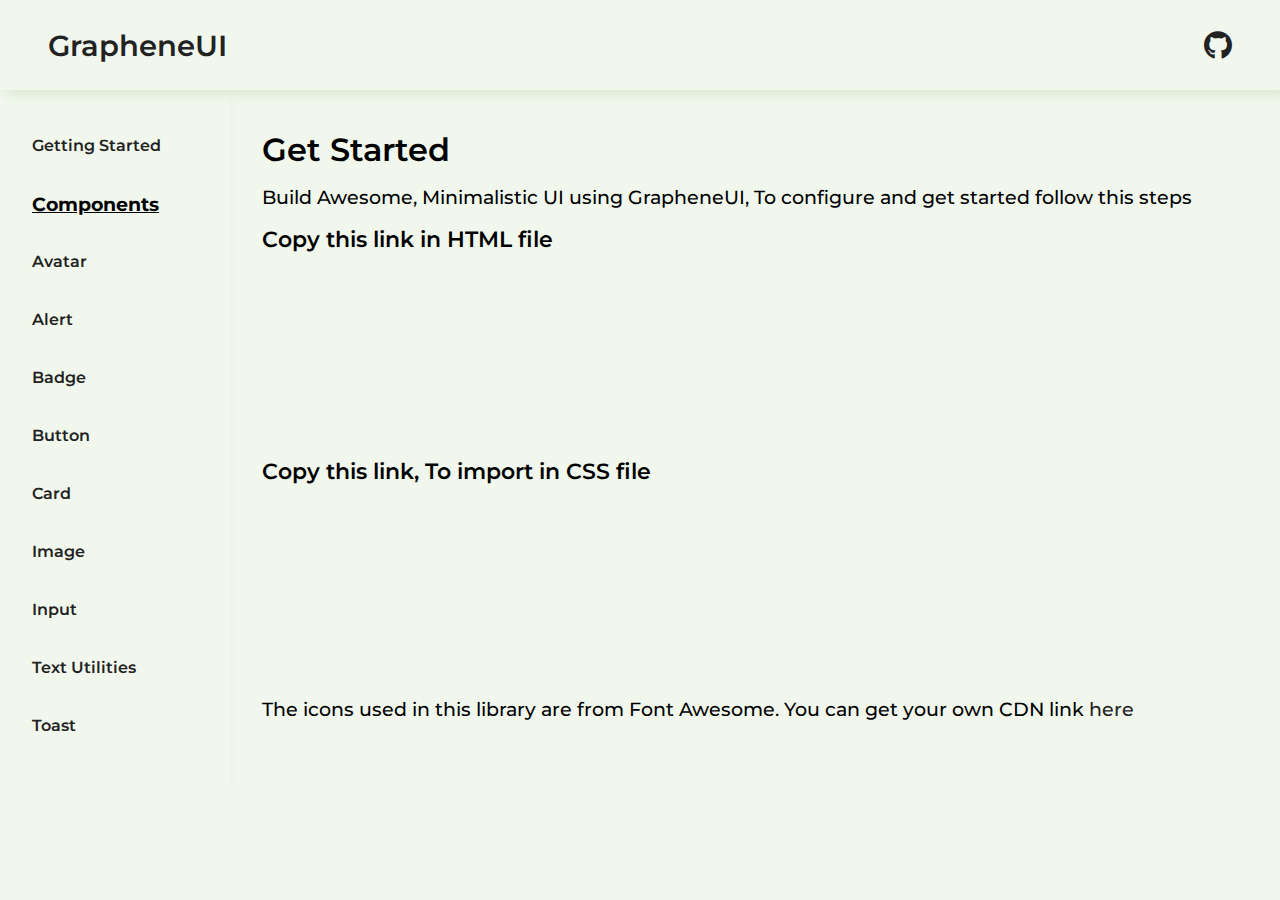
==== index.html @ 1c7ac0ac "initial commit: Landing page" ====
<!DOCTYPE html>
<html lang="en">
  <head>
    <meta charset="UTF-8" />
    <meta http-equiv="X-UA-Compatible" content="IE=edge" />
    <meta name="viewport" content="width=device-width, initial-scale=1.0" />
    <link rel="stylesheet" href="style.css" />
    <link
      rel="stylesheet"
      href="https://pro.fontawesome.com/releases/v5.10.0/css/all.css"
      crossorigin="anonymous"
    />
    <title>GrapheneUI</title>
  </head>
  <body>
    <main>
      <nav class="navbar">
        <div class="header-logo">
          <button id="btn-ham-burger"><i class="far fa-bars"></i></button>
          <a class="head-title" href="">GrapheneUI</a>
        </div>
        <div class="hdr-icons">
          <a class="btn-social-icons" href="https://github.com/fahd23">
            <i class="fab fa-github"></i>
          </a>
        </div>
      </nav>
      <section class="main-body">
        <div class="sidebar">
          <a class="sidebar-link" href="/">Getting&nbspStarted</a>
          <h4 class="sidebar-subtitle">Components</h4>
          <a class="sidebar-link" href="">Avatar</a>
          <a class="sidebar-link" href="">Alert</a>
          <a class="sidebar-link" href="">Badge</a>
          <a class="sidebar-link" href="">Button</a>
          <a class="sidebar-link" href="">Card</a>
          <a class="sidebar-link" href="">Image</a>
          <a class="sidebar-link" href="">Input</a>
          <a class="sidebar-link" href="">Text Utilities</a>
          <a class="sidebar-link" href="">Toast</a>
        </div>
        <div class="docs">
          <h1 class="h1">Get Started</h1>
          <p class="para">
            Build Awesome, Minimalistic UI using GrapheneUI, To configure and
            get started follow this steps
          </p>
          <h2 class="h2">Copy this link in HTML file</h2>
          <iframe
            src="https://carbon.now.sh/embed?bg=rgba%28171%2C184%2C195%2C0%29&t=seti&wt=none&l=auto&width=707.5&ds=true&dsyoff=20px&dsblur=68px&wc=true&wa=false&pv=0px&ph=0px&ln=false&fl=1&fm=Hack&fs=15px&lh=153%25&si=false&es=2x&wm=false&code=%253Clink%2520rel%253D%2522stylesheet%2522%2520href%253D%2522https%253A%252F%252Fgraphene-ui.netlify.app%252Fstyle.css%2522%2520%252F%253E%250A"
            style="
              width: 100%;
              height: 120px;
              border: 0;
              transform: scale(1);
              overflow: hidden;
            "
            sandbox="allow-scripts allow-same-origin"
          >
          </iframe>
          <h2 class="h2">Copy this link, To import in CSS file</h2>
          <iframe
            src="https://carbon.now.sh/embed?bg=rgba%28171%2C184%2C195%2C0%29&t=seti&wt=none&l=auto&width=707.5&ds=true&dsyoff=20px&dsblur=68px&wc=true&wa=false&pv=0px&ph=0px&ln=false&fl=1&fm=Hack&fs=15px&lh=153%25&si=false&es=2x&wm=false&code=%2540import%2520url%28%2522https%253A%252F%252Fgraphene-ui.netlify.app%252Fstyle.css%2522%2520rel%253D%2522stylesheet%2522%29%253B%250A"
            style="
              width: 100%;
              height: 120px;
              border: 0;
              transform: scale(1);
              overflow: hidden;
            "
            sandbox="allow-scripts allow-same-origin"
          >
          </iframe>
          <p class="para">
            The icons used in this library are from Font Awesome. You can get
            your own CDN link <a href="https://fontawesome.com">here</a>
          </p>
        </div>
      </section>
    </main>
    <script src="app.js"></script>
  </body>
</html>
---- style.css ----
@import url("https://fonts.googleapis.com/css2?family=Montserrat&display=swap");
*,
*::before,
*::after {
  margin: 0;
  padding: 0;
  box-sizing: border-box;
}
:root {
  --primary-color: #f1f7ed;
  --secondary-color: #dce9d3;
  --text-color: #222222;
  --green-color: #f1f7ed;
  --blue-color: #4363ad;
  --hover-color: #4caf05;
}
body {
  font-family: "Montserrat", sans-serif;
  font-size: 100%;
  height: 100%;
  background: var(--primary-color);
}
a {
  display: inline-block;
  text-decoration: none;
  color: var(--text-color);
}
button {
  cursor: pointer;
}
iframe {
  margin: 2rem auto;
}
/* Utilities */
.h1 {
  font-weight: 600;
  font-size: 2rem;
  margin: 0.5rem auto;
}
.h2 {
  font-weight: 600;
  font-size: 1.4rem;
  margin: 0.5rem auto;
}
.para {
  margin: 1rem auto;
  font-weight: 500;
  font-size: 1.2rem;
}

.navbar {
  display: flex;
  flex-wrap: nowrap;
  align-items: center;
  width: 100%;
  height: 10vh;
  color: var(--text-color);
  background: var(--primary-color);
  font-size: 1.5rem;
  padding: 0 3rem;
  box-shadow: 5px 5px 10px var(--secondary-color);
}
.header-logo {
  display: flex;
  flex-wrap: nowrap;
  align-items: center;
}
.hdr-icons {
  display: flex;
  margin-left: auto;
  color: var(--text-color);
  font-size: 1.8rem;
}
#btn-ham-burger {
  background-color: transparent;
  color: var(--text-color);
  border: 0;
  font-size: 1.6rem;
  margin-right: 2rem;
  display: none;
}
.head-title {
  display: inline-block;
  font-size: 1.8rem;
  font-weight: 600;
}
.main-body {
  display: flex;
  flex-wrap: nowrap;
  flex-shrink: 1;
  flex-grow: 1;
}
.sidebar {
  padding: 2rem;
  display: flex;
  flex-wrap: nowrap;
  flex-direction: column;
  gap: 10px;
  font-size: 1rem;
  line-height: 3rem;
  font-weight: 600;
  min-width: 18%;
  overflow-y: auto;
  box-shadow: 0 10px 10px -2px var(--secondary-color);
  clip-path: inset(0px -15px 0px 0px);
}
.sidebar-subtitle {
  color: #000000;
  font-size: 1.2rem;
  text-decoration: underline;
}

.sidebar-link:hover {
  color: var(--hover-color);
}
.docs {
  padding: 2rem;
  flex-grow: 1;
}
/* media Queries */

@media only screen and (max-width: 900px) {
  .sidebar {
    display: none;
  }
  #btn-ham-burger {
    display: flex;
  }
  .heading1 {
    font-size: 1.7rem;
  }
  .para {
    font-size: 1.1rem;
  }
}
@media only screen and (max-width: 600px) {
  .h1 {
    font-size: 1.5rem;
  }
  .h2 {
    font-size: 1.2rem;
  }
  .para {
    font-size: 1rem;
  }
}
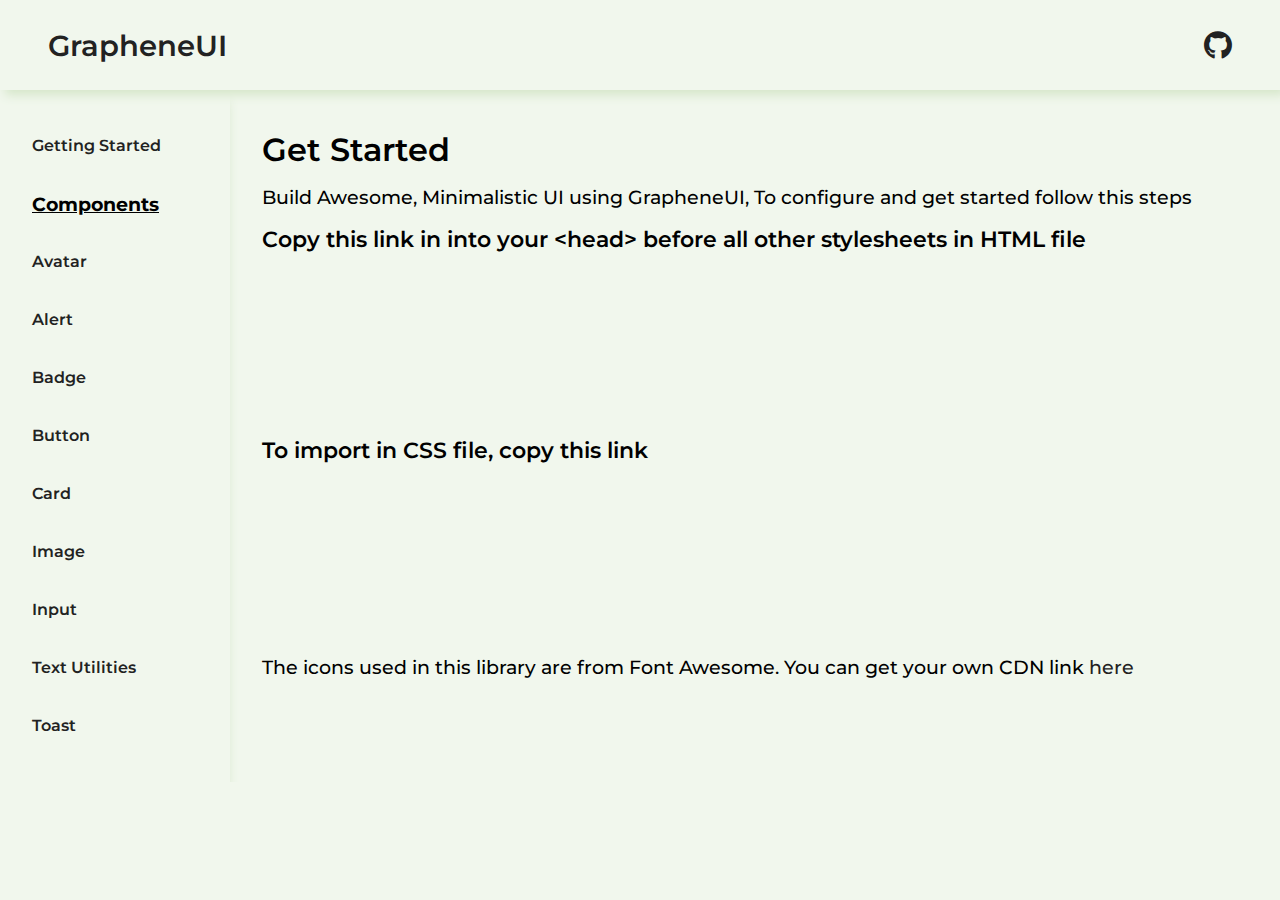
==== commit 6d5367f7: "Added avatar" ====
--- a/index.html
+++ b/index.html
@@ -29,7 +29,7 @@
         <div class="sidebar">
           <a class="sidebar-link" href="/">Getting&nbspStarted</a>
           <h4 class="sidebar-subtitle">Components</h4>
-          <a class="sidebar-link" href="">Avatar</a>
+          <a class="sidebar-link" href="Documentation/avatar.html">Avatar</a>
           <a class="sidebar-link" href="">Alert</a>
           <a class="sidebar-link" href="">Badge</a>
           <a class="sidebar-link" href="">Button</a>
@@ -41,37 +41,20 @@
         </div>
         <div class="docs">
           <h1 class="h1">Get Started</h1>
-          <p class="para">
+          <p class="p-s">
             Build Awesome, Minimalistic UI using GrapheneUI, To configure and
             get started follow this steps
           </p>
-          <h2 class="h2">Copy this link in HTML file</h2>
-          <iframe
-            src="https://carbon.now.sh/embed?bg=rgba%28171%2C184%2C195%2C0%29&t=seti&wt=none&l=auto&width=707.5&ds=true&dsyoff=20px&dsblur=68px&wc=true&wa=false&pv=0px&ph=0px&ln=false&fl=1&fm=Hack&fs=15px&lh=153%25&si=false&es=2x&wm=false&code=%253Clink%2520rel%253D%2522stylesheet%2522%2520href%253D%2522https%253A%252F%252Fgraphene-ui.netlify.app%252Fstyle.css%2522%2520%252F%253E%250A"
-            style="
-              width: 100%;
-              height: 120px;
-              border: 0;
-              transform: scale(1);
-              overflow: hidden;
-            "
-            sandbox="allow-scripts allow-same-origin"
-          >
+          <h2 class="h2">
+            Copy this link in into your &lt;head&gt; before all other
+            stylesheets in HTML file
+          </h2>
+          <iframe src="https://www.thiscodeworks.com/embed/61f91fd41e1df400153793e2" style="width: 100%; height: 99px;" frameborder="0"></iframe>
           </iframe>
-          <h2 class="h2">Copy this link, To import in CSS file</h2>
-          <iframe
-            src="https://carbon.now.sh/embed?bg=rgba%28171%2C184%2C195%2C0%29&t=seti&wt=none&l=auto&width=707.5&ds=true&dsyoff=20px&dsblur=68px&wc=true&wa=false&pv=0px&ph=0px&ln=false&fl=1&fm=Hack&fs=15px&lh=153%25&si=false&es=2x&wm=false&code=%2540import%2520url%28%2522https%253A%252F%252Fgraphene-ui.netlify.app%252Fstyle.css%2522%2520rel%253D%2522stylesheet%2522%29%253B%250A"
-            style="
-              width: 100%;
-              height: 120px;
-              border: 0;
-              transform: scale(1);
-              overflow: hidden;
-            "
-            sandbox="allow-scripts allow-same-origin"
-          >
+          <h2 class="h2">To import in CSS file, copy this link</h2>
+        <iframe src="https://www.thiscodeworks.com/embed/61f920e61e1df400153793e4" style="width: 100%; height: 99px;" frameborder="0"></iframe>
           </iframe>
-          <p class="para">
+          <p class="p-s">
             The icons used in this library are from Font Awesome. You can get
             your own CDN link <a href="https://fontawesome.com">here</a>
           </p>
--- a/style.css
+++ b/style.css
@@ -8,7 +8,7 @@
 }
 :root {
   --primary-color: #f1f7ed;
-  --secondary-color: #dce9d3;
+  --secondary-color: #d5e6c9;
   --text-color: #222222;
   --green-color: #f1f7ed;
   --blue-color: #4363ad;
@@ -31,6 +31,10 @@
 iframe {
   margin: 2rem auto;
 }
+hr {
+  border-top: 2px solid var(--secondary-color);
+  border-bottom: 0;
+}
 /* Utilities */
 .h1 {
   font-weight: 600;
@@ -42,10 +46,15 @@
   font-size: 1.4rem;
   margin: 0.5rem auto;
 }
-.para {
+.p-s {
   margin: 1rem auto;
   font-weight: 500;
   font-size: 1.2rem;
+}
+.p-md {
+  margin: 1rem auto;
+  font-weight: 500;
+  font-size: 1.3rem;
 }
 
 .navbar {
@@ -129,8 +138,11 @@
   .heading1 {
     font-size: 1.7rem;
   }
-  .para {
+  .p-s {
     font-size: 1.1rem;
+  }
+  .p-md {
+    font-size: 1.2rem;
   }
 }
 @media only screen and (max-width: 600px) {
@@ -140,7 +152,10 @@
   .h2 {
     font-size: 1.2rem;
   }
-  .para {
+  .p-s {
     font-size: 1rem;
   }
+  .p-md {
+    font-size: 1.1rem;
+  }
 }
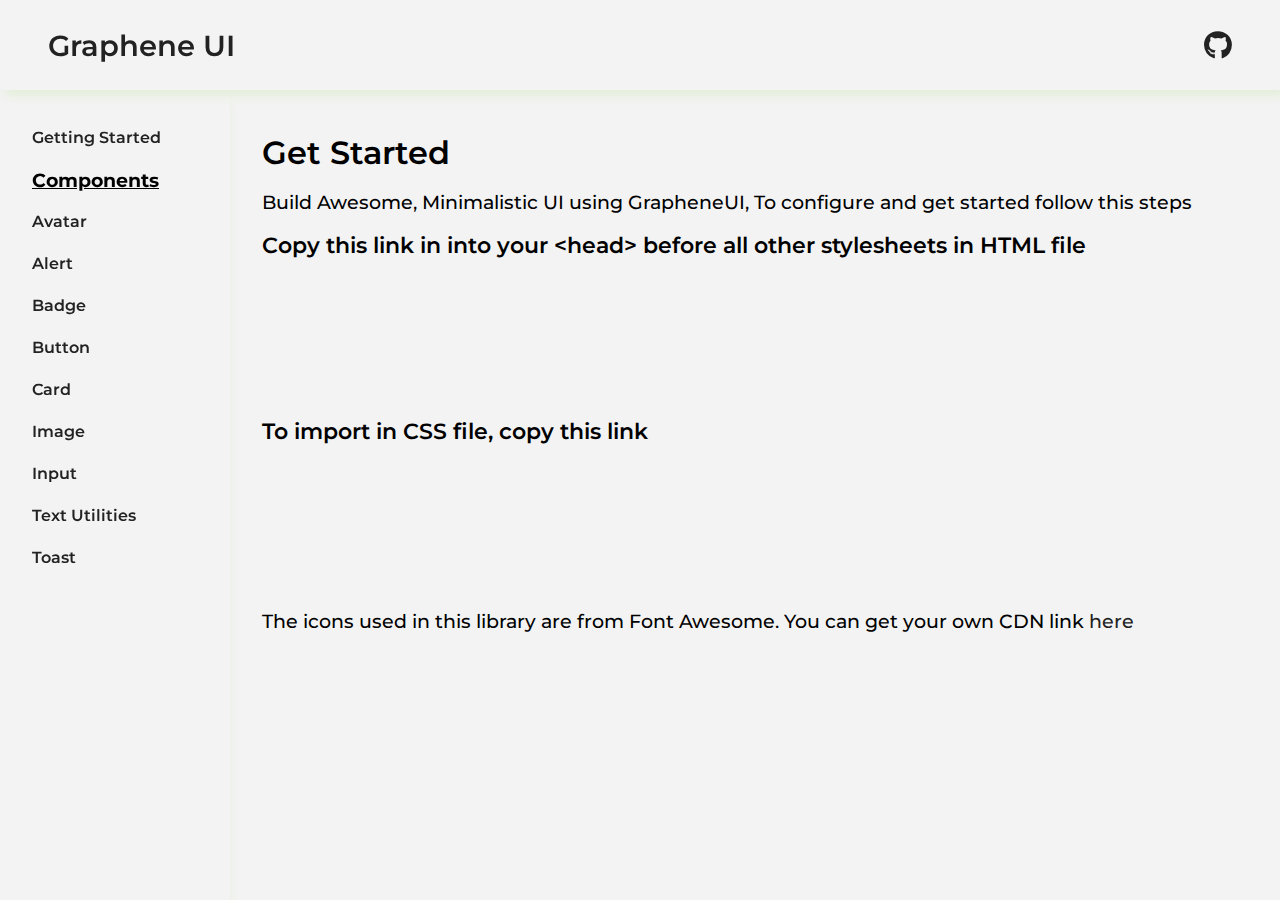
==== commit e58edba9: "Added Badge, Alert and Button" ====
--- a/index.html
+++ b/index.html
@@ -10,14 +10,14 @@
       href="https://pro.fontawesome.com/releases/v5.10.0/css/all.css"
       crossorigin="anonymous"
     />
-    <title>GrapheneUI</title>
+    <title>Graphene UI</title>
   </head>
   <body>
     <main>
       <nav class="navbar">
         <div class="header-logo">
           <button id="btn-ham-burger"><i class="far fa-bars"></i></button>
-          <a class="head-title" href="">GrapheneUI</a>
+          <a class="head-title" href="">Graphene UI</a>
         </div>
         <div class="hdr-icons">
           <a class="btn-social-icons" href="https://github.com/fahd23">
@@ -29,15 +29,15 @@
         <div class="sidebar">
           <a class="sidebar-link" href="/">Getting&nbspStarted</a>
           <h4 class="sidebar-subtitle">Components</h4>
-          <a class="sidebar-link" href="Documentation/avatar.html">Avatar</a>
-          <a class="sidebar-link" href="">Alert</a>
-          <a class="sidebar-link" href="">Badge</a>
-          <a class="sidebar-link" href="">Button</a>
-          <a class="sidebar-link" href="">Card</a>
-          <a class="sidebar-link" href="">Image</a>
-          <a class="sidebar-link" href="">Input</a>
-          <a class="sidebar-link" href="">Text Utilities</a>
-          <a class="sidebar-link" href="">Toast</a>
+          <a class="sidebar-link" href="Documentation/docs/avatar.html">Avatar</a>
+          <a class="sidebar-link" href="Documentation/docs/alert.html">Alert</a>
+          <a class="sidebar-link" href="Documentation/docs/badge.html">Badge</a>
+          <a class="sidebar-link" href="Documentation/docs/button.html">Button</a>
+          <a class="sidebar-link" href="Documentation/docs/card.html">Card</a>
+          <a class="sidebar-link" href="Documentation/docs/image.html">Image</a>
+          <a class="sidebar-link" href="Documentation/docs/input.html">Input</a>
+          <a class="sidebar-link" href="Documentation/docs/textutils.html">Text Utilities</a>
+          <a class="sidebar-link" href="Documentation/docs/toast.html">Toast</a>
         </div>
         <div class="docs">
           <h1 class="h1">Get Started</h1>
--- a/style.css
+++ b/style.css
@@ -1,4 +1,5 @@
 @import url("https://fonts.googleapis.com/css2?family=Montserrat&display=swap");
+@import url("https://pro.fontawesome.com/releases/v5.10.0/css/all.css");
 *,
 *::before,
 *::after {
@@ -7,12 +8,14 @@
   box-sizing: border-box;
 }
 :root {
-  --primary-color: #f1f7ed;
-  --secondary-color: #d5e6c9;
+  --primary-color: #f3f3f3;
+  --secondary-color: #e2eed7;
   --text-color: #222222;
   --green-color: #f1f7ed;
   --blue-color: #4363ad;
   --hover-color: #4caf05;
+  --navbar-height: 10vh;
+  --gu-green-color: #528d52;
 }
 body {
   font-family: "Montserrat", sans-serif;
@@ -29,7 +32,7 @@
   cursor: pointer;
 }
 iframe {
-  margin: 2rem auto;
+  margin: 1rem 0;
 }
 hr {
   border-top: 2px solid var(--secondary-color);
@@ -39,30 +42,33 @@
 .h1 {
   font-weight: 600;
   font-size: 2rem;
-  margin: 0.5rem auto;
+  margin: 0.7rem auto;
 }
 .h2 {
   font-weight: 600;
   font-size: 1.4rem;
-  margin: 0.5rem auto;
+  margin: 0.7rem auto;
 }
 .p-s {
-  margin: 1rem auto;
+  margin: 1.1rem auto;
   font-weight: 500;
   font-size: 1.2rem;
 }
 .p-md {
-  margin: 1rem auto;
+  margin: 1.1rem auto;
   font-weight: 500;
   font-size: 1.3rem;
 }
 
 .navbar {
+  position: sticky;
+  top: 0;
+  z-index: 999;
   display: flex;
   flex-wrap: nowrap;
   align-items: center;
   width: 100%;
-  height: 10vh;
+  height: var(--navbar-height);
   color: var(--text-color);
   background: var(--primary-color);
   font-size: 1.5rem;
@@ -100,15 +106,17 @@
   flex-grow: 1;
 }
 .sidebar {
+  position: fixed;
   padding: 2rem;
   display: flex;
   flex-wrap: nowrap;
   flex-direction: column;
   gap: 10px;
   font-size: 1rem;
-  line-height: 3rem;
+  line-height: 2rem;
   font-weight: 600;
   min-width: 18%;
+  height: calc(100vh - var(--navbar-height));
   overflow-y: auto;
   box-shadow: 0 10px 10px -2px var(--secondary-color);
   clip-path: inset(0px -15px 0px 0px);
@@ -124,7 +132,36 @@
 }
 .docs {
   padding: 2rem;
+  margin-left: 18%;
   flex-grow: 1;
+}
+
+/* docs */
+
+.gu-icon-container {
+  margin: 1rem auto;
+  background: var(--secondary-color);
+  box-shadow: 2px 1px 10px var(--gu-green-color);
+  display: flex;
+  justify-content: center;
+  align-items: center;
+  padding: 2rem 1rem;
+  gap: 20px;
+  border-radius: 10px;
+  flex-wrap: wrap;
+}
+.gu-icon-container-clm {
+  margin: 1.5rem auto;
+  background: var(--secondary-color);
+  box-shadow: 2px 1px 10px var(--gu-green-color);
+  display: flex;
+  justify-content: center;
+  align-items: center;
+  padding: 2rem 1rem;
+  gap: 20px;
+  border-radius: 10px;
+  flex-wrap: wrap;
+  flex-direction: column;
 }
 /* media Queries */
 
@@ -144,6 +181,9 @@
   .p-md {
     font-size: 1.2rem;
   }
+  .docs {
+    margin-left: 0;
+  }
 }
 @media only screen and (max-width: 600px) {
   .h1 {
